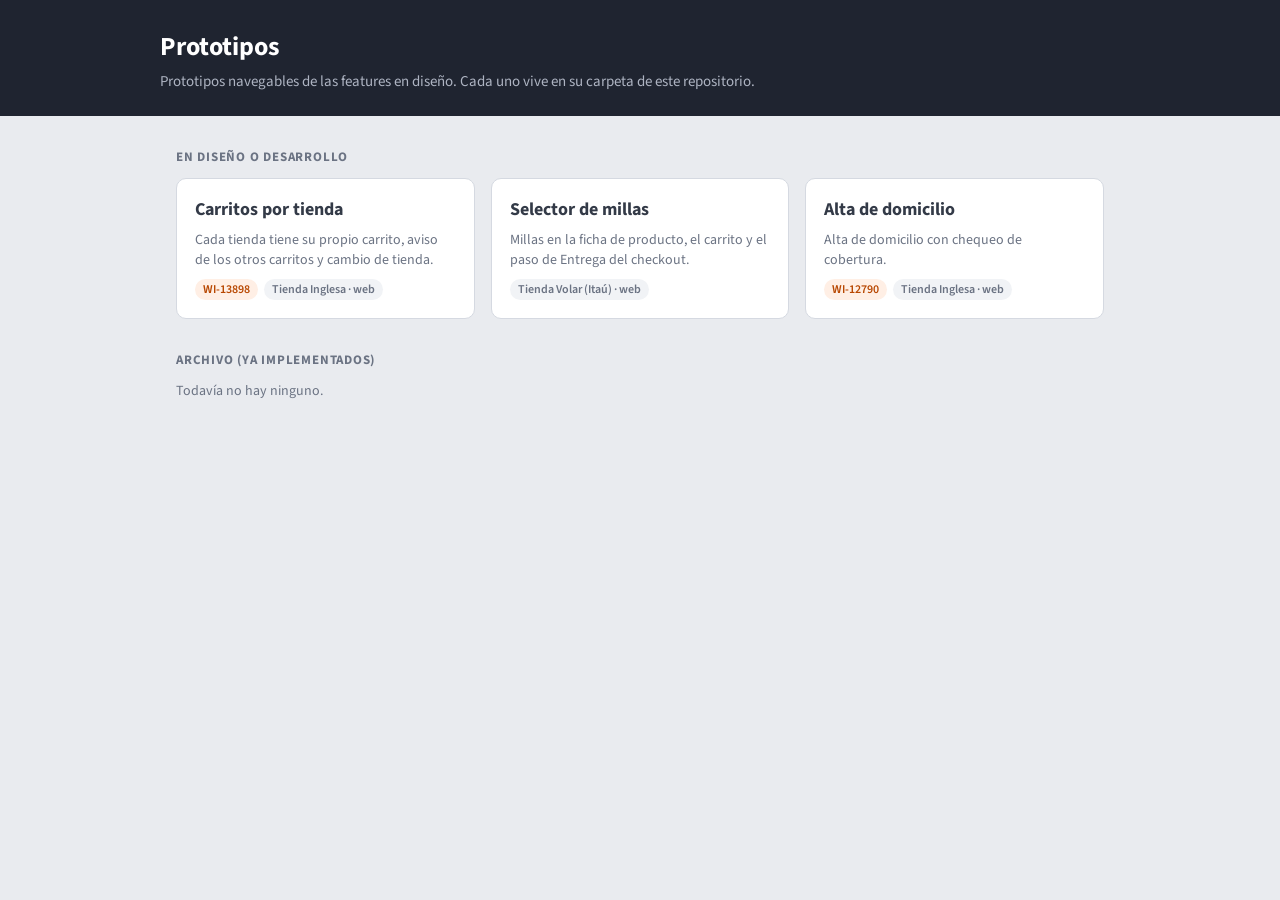
==== index.html @ ecd643b9 "Repositorio único de prototipos: índice, README y hook de versión Co-Authored-By: Claude Opus 5.5 <n" ====
<!doctype html>
<html lang="es">
<head>
<meta charset="utf-8">
<meta name="viewport" content="width=device-width, initial-scale=1">
<title>Prototipos · Imasdev</title>
<link rel="preconnect" href="https://fonts.googleapis.com">
<link rel="preconnect" href="https://fonts.gstatic.com" crossorigin>
<link href="https://fonts.googleapis.com/css2?family=Source+Sans+3:wght@400;600;700&display=swap" rel="stylesheet">
<link rel="icon" href="data:image/svg+xml,%3Csvg xmlns=%27http://www.w3.org/2000/svg%27 viewBox=%270 0 16 16%27%3E%3Crect width=%2716%27 height=%2716%27 rx=%273%27 fill=%27%231F2430%27/%3E%3Crect x=%274%27 y=%275%27 width=%278%27 height=%276%27 rx=%271%27 fill=%27%23FF6200%27/%3E%3C/svg%3E">
<style>
  :root {
    --fondo: #E9EBEF;
    --barra: #1F2430;
    --tarjeta: #FFFFFF;
    --texto: #333A47;
    --suave: #6B7383;
    --borde: #D5D9E1;
    --acento: #FF6200;
  }
  * { box-sizing: border-box; }
  body { margin: 0; background: var(--fondo); color: var(--texto); font-family: 'Source Sans 3', system-ui, sans-serif; }
  header { background: var(--barra); color: #fff; padding: 28px 16px 24px; }
  header .ancho, main { max-width: 960px; margin: 0 auto; }
  h1 { margin: 0 0 6px; font-size: 26px; font-weight: 700; }
  header p { margin: 0; color: #AEB4C2; font-size: 15px; }
  main { padding: 24px 16px 48px; }
  h2 { font-size: 13px; text-transform: uppercase; letter-spacing: .06em; color: var(--suave); margin: 8px 0 12px; }
  .lista { display: grid; grid-template-columns: repeat(auto-fill, minmax(280px, 1fr)); gap: 16px; margin-bottom: 32px; }
  a.tarjeta { display: flex; flex-direction: column; gap: 8px; padding: 18px; background: var(--tarjeta); border: 1px solid var(--borde); border-radius: 10px; color: inherit; text-decoration: none; transition: border-color .15s, box-shadow .15s; }
  a.tarjeta:hover, a.tarjeta:focus-visible { border-color: var(--acento); box-shadow: 0 4px 14px rgba(31, 36, 48, .08); outline: none; }
  .tarjeta h3 { margin: 0; font-size: 18px; }
  .tarjeta p { margin: 0; font-size: 14px; line-height: 1.45; color: var(--suave); flex: 1; }
  .etiquetas { display: flex; flex-wrap: wrap; gap: 6px; }
  .etiquetas span { font-size: 12px; font-weight: 600; padding: 2px 8px; border-radius: 99px; background: #F1F3F6; color: var(--suave); }
  .etiquetas span.wi { background: #FFEFE5; color: #B84700; }
  .vacio { font-size: 14px; color: var(--suave); margin: 0 0 32px; }
</style>
</head>
<body>
<header>
  <div class="ancho">
    <h1>Prototipos</h1>
    <p>Prototipos navegables de las features en diseño. Cada uno vive en su carpeta de este repositorio.</p>
  </div>
</header>
<main>
  <h2>En diseño o desarrollo</h2>
  <div class="lista" id="activos"></div>
  <h2>Archivo (ya implementados)</h2>
  <div class="lista" id="archivo"></div>
</main>
<script>
  // Para sumar un prototipo: agregar una entrada acá. "archivo: true" lo pasa a la sección de implementados.
  const PROTOTIPOS = [
    { carpeta: 'carritos-por-tienda', titulo: 'Carritos por tienda', wi: 'WI-13898', canal: 'Tienda Inglesa · web',
      descripcion: 'Cada tienda tiene su propio carrito, aviso de los otros carritos y cambio de tienda.' },
    { carpeta: 'selector-millas-itau', titulo: 'Selector de millas', canal: 'Tienda Volar (Itaú) · web',
      descripcion: 'Millas en la ficha de producto, el carrito y el paso de Entrega del checkout.' },
    { carpeta: 'cobertura-domicilios-web', titulo: 'Alta de domicilio', wi: 'WI-12790', canal: 'Tienda Inglesa · web',
      descripcion: 'Alta de domicilio con chequeo de cobertura.' },
  ];

  function tarjeta(p) {
    const a = document.createElement('a');
    a.className = 'tarjeta';
    a.href = p.carpeta + '/';
    const h3 = document.createElement('h3'); h3.textContent = p.titulo;
    const d = document.createElement('p'); d.textContent = p.descripcion;
    const et = document.createElement('div'); et.className = 'etiquetas';
    if (p.wi) { const s = document.createElement('span'); s.className = 'wi'; s.textContent = p.wi; et.append(s); }
    if (p.canal) { const s = document.createElement('span'); s.textContent = p.canal; et.append(s); }
    a.append(h3, d, et);
    return a;
  }

  for (const [id, enArchivo] of [['activos', false], ['archivo', true]]) {
    const cont = document.getElementById(id);
    const items = PROTOTIPOS.filter(p => !!p.archivo === enArchivo);
    if (items.length) items.forEach(p => cont.append(tarjeta(p)));
    else cont.outerHTML = '<p class="vacio">Todavía no hay ninguno.</p>';
  }
</script>
</body>
</html>
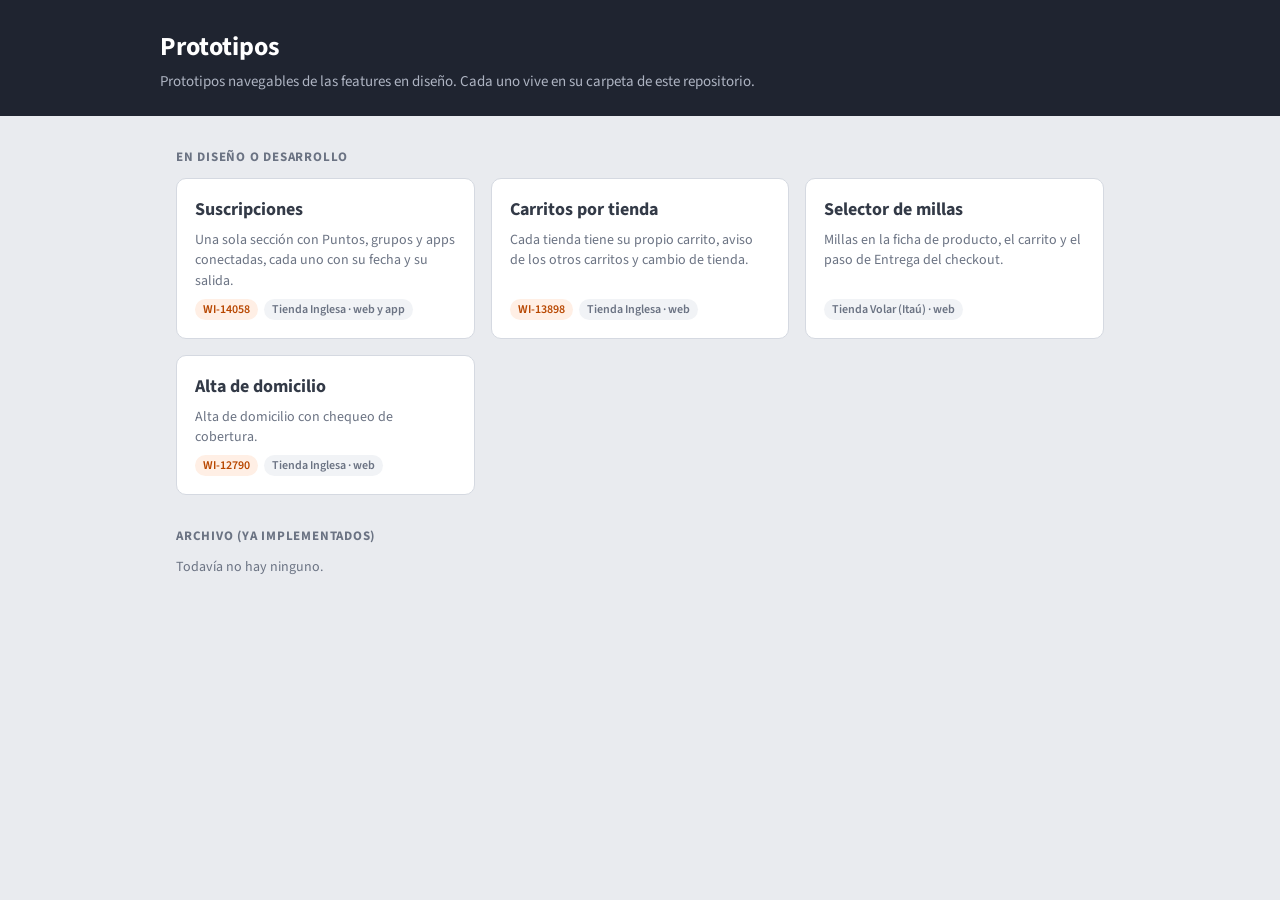
==== commit bbf4173e: "Sumar el prototipo de Suscripciones (web y app) Una sola sección con el Programa Puntos, las membres" ====
--- a/index.html
+++ b/index.html
@@ -53,6 +53,8 @@
 <script>
   // Para sumar un prototipo: agregar una entrada acá. "archivo: true" lo pasa a la sección de implementados.
   const PROTOTIPOS = [
+    { carpeta: 'suscripciones', titulo: 'Suscripciones', wi: 'WI-14058', canal: 'Tienda Inglesa · web y app',
+      descripcion: 'Una sola sección con Puntos, grupos y apps conectadas, cada uno con su fecha y su salida.' },
     { carpeta: 'carritos-por-tienda', titulo: 'Carritos por tienda', wi: 'WI-13898', canal: 'Tienda Inglesa · web',
       descripcion: 'Cada tienda tiene su propio carrito, aviso de los otros carritos y cambio de tienda.' },
     { carpeta: 'selector-millas-itau', titulo: 'Selector de millas', canal: 'Tienda Volar (Itaú) · web',
